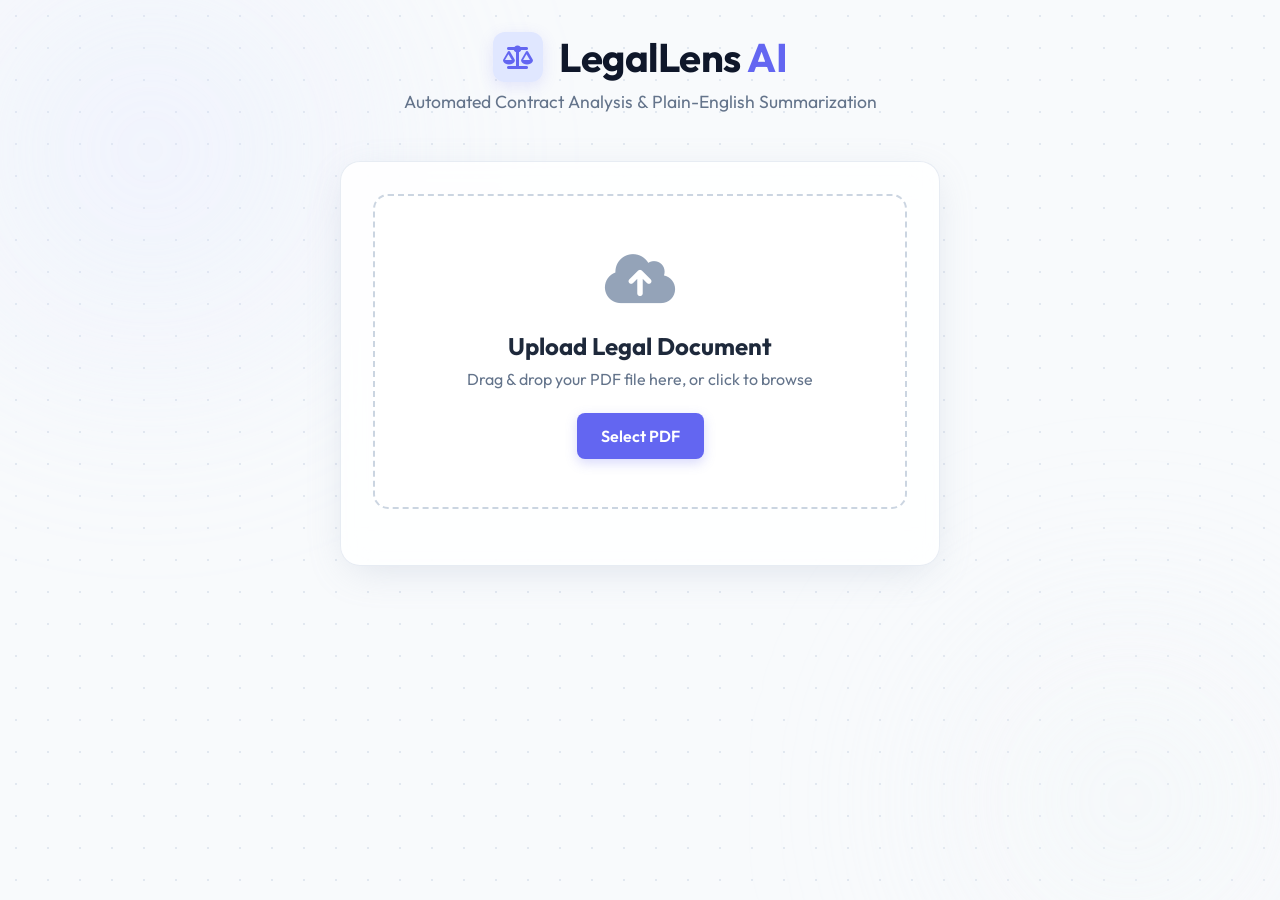
==== static/index.html @ 460e3a0c "Initial commit of AI Legal Document Analyzer" ====
<!DOCTYPE html>
<html lang="en">
<head>
    <meta charset="UTF-8">
    <meta name="viewport" content="width=device-width, initial-scale=1.0">
    <title>LegalLens AI - Document Analyzer</title>
    <link href="https://fonts.googleapis.com/css2?family=Outfit:wght@300;400;500;600;700&display=swap" rel="stylesheet">
    <link rel="stylesheet" href="/static/style.css">
    <link rel="stylesheet" href="https://cdnjs.cloudflare.com/ajax/libs/font-awesome/6.4.0/css/all.min.css">
</head>
<body>
    <div class="background-orb orb-1"></div>
    <div class="background-orb orb-2"></div>
    
    <div class="container">
        <header>
            <div class="logo">
                <div class="icon-container">
                    <i class="fa-solid fa-scale-balanced"></i>
                </div>
                <h1>LegalLens <span>AI</span></h1>
            </div>
            <p class="subtitle">Automated Contract Analysis & Plain-English Summarization</p>
        </header>

        <main>
            <!-- Upload Panel -->
            <div class="upload-section glass-panel" id="upload-panel">
                <div class="upload-area" id="drop-zone">
                    <div class="upload-icon-container">
                        <i class="fa-solid fa-cloud-arrow-up upload-icon"></i>
                    </div>
                    <h2>Upload Legal Document</h2>
                    <p>Drag & drop your PDF file here, or click to browse</p>
                    <input type="file" id="file-input" accept="application/pdf" hidden>
                    <button class="btn primary-btn" onclick="document.getElementById('file-input').click()">Select PDF</button>
                </div>
                <div class="file-info hidden" id="file-info">
                    <i class="fa-solid fa-file-pdf file-icon"></i>
                    <span id="file-name">document.pdf</span>
                    <button class="btn icon-btn" id="remove-file" title="Remove"><i class="fa-solid fa-times"></i></button>
                </div>
                <button class="btn analyze-btn hidden" id="analyze-btn">
                    Analyze Document <i class="fa-solid fa-wand-magic-sparkles"></i>
                </button>
            </div>

            <!-- Loading Panel -->
            <div class="loading-section glass-panel hidden" id="loading-panel">
                <div class="spinner-container">
                    <div class="spinner"></div>
                </div>
                <h3>Analyzing Document...</h3>
                <p>Running Flan-T5 Large Transformer Model</p>
                <div class="progress-bar">
                    <div class="progress-fill"></div>
                </div>
                <p class="loading-tip">Translating complex terminology and extracting risks...</p>
            </div>

            <!-- Results Panel -->
            <div class="results-section hidden" id="results-panel">
                <div class="results-header">
                    <h2>Analysis Dashboard</h2>
                    <button class="btn secondary-btn" id="new-analysis-btn">
                        <i class="fa-solid fa-rotate-right"></i> New Analysis
                    </button>
                </div>
                
                <div class="summary-card glass-panel">
                    <div class="summary-card-header">
                        <i class="fa-solid fa-book-open-reader info-icon"></i>
                        <span>Elaborate Summary (Plain English)</span>
                    </div>
                    <p class="summary-text" id="summary-text">Document processed successfully.</p>
                </div>

                <div class="dashboard-grid">
                    <div class="chart-container glass-panel">
                        <h3><i class="fa-solid fa-chart-pie"></i> Entity Distribution</h3>
                        <div class="chart-wrapper">
                            <img id="distribution-chart" src="" alt="Distribution Chart">
                        </div>
                    </div>
                    
                    <div class="data-container">
                        <div class="data-card glass-panel complex-terms">
                            <div class="card-header">
                                <i class="fa-solid fa-book-journal-whills"></i>
                                <h3>Complex Terms Explained</h3>
                            </div>
                            <ul id="complex-list" class="entity-list"></ul>
                        </div>

                        <div class="data-card glass-panel risks">
                            <div class="card-header">
                                <i class="fa-solid fa-triangle-exclamation"></i>
                                <h3>Identified Risks</h3>
                            </div>
                            <ul id="risks-list" class="entity-list"></ul>
                        </div>
                        
                        <div class="data-card glass-panel obligations">
                            <div class="card-header">
                                <i class="fa-solid fa-clipboard-check"></i>
                                <h3>Obligations</h3>
                            </div>
                            <ul id="obligations-list" class="entity-list"></ul>
                        </div>
                        
                        <div class="data-card glass-panel financial">
                            <div class="card-header">
                                <i class="fa-solid fa-sack-dollar"></i>
                                <h3>Financial Terms</h3>
                            </div>
                            <ul id="financial-list" class="entity-list"></ul>
                        </div>
                    </div>
                </div>
            </div>
        </main>
    </div>
    
    <script src="/static/script.js"></script>
</body>
</html>
---- static/style.css ----
:root {
    --bg-color: #f8fafc;
    --panel-bg: rgba(255, 255, 255, 0.85);
    --panel-border: rgba(226, 232, 240, 0.8);
    --text-primary: #334155;
    --text-secondary: #64748b;
    --primary-color: #6366f1;
    --primary-hover: #4f46e5;
    
    /* Subtle category colors */
    --accent-red: #e07a5f;
    --accent-green: #81b29a;
    --accent-yellow: #f2cc8f;
    --accent-purple: #3d405b;
    
    --glass-shadow: 0 10px 40px -10px rgba(148, 163, 184, 0.3);
    --glass-blur: blur(16px);
}

* {
    margin: 0;
    padding: 0;
    box-sizing: border-box;
}

body {
    font-family: 'Outfit', sans-serif;
    background-color: var(--bg-color);
    color: var(--text-primary);
    min-height: 100vh;
    overflow-x: hidden;
    position: relative;
    background-image: radial-gradient(#e2e8f0 1px, transparent 1px);
    background-size: 32px 32px;
}

/* Background Orbs (Subtle) */
.background-orb {
    position: fixed;
    border-radius: 50%;
    filter: blur(100px);
    z-index: -1;
    opacity: 0.6;
    animation: float 15s infinite ease-in-out alternate;
}

.orb-1 {
    width: 600px;
    height: 600px;
    background: radial-gradient(circle, rgba(224, 231, 255, 0.8) 0%, rgba(255,255,255,0) 70%);
    top: -150px;
    left: -150px;
}

.orb-2 {
    width: 500px;
    height: 500px;
    background: radial-gradient(circle, rgba(241, 245, 249, 0.8) 0%, rgba(255,255,255,0) 70%);
    bottom: -150px;
    right: -100px;
    animation-delay: -5s;
}

@keyframes float {
    0% { transform: translate(0, 0); }
    100% { transform: translate(40px, 60px); }
}

.container {
    max-width: 1200px;
    margin: 0 auto;
    padding: 2rem;
    position: relative;
    z-index: 1;
}

/* Header */
header {
    text-align: center;
    margin-bottom: 3rem;
    animation: fadeInDown 0.8s ease-out;
}

.logo {
    display: flex;
    align-items: center;
    justify-content: center;
    gap: 1rem;
    margin-bottom: 0.5rem;
}

.icon-container {
    background: #e0e7ff;
    color: var(--primary-color);
    width: 50px;
    height: 50px;
    border-radius: 12px;
    display: flex;
    align-items: center;
    justify-content: center;
    font-size: 1.5rem;
    box-shadow: 0 4px 15px rgba(99, 102, 241, 0.15);
}

h1 {
    font-size: 2.5rem;
    font-weight: 700;
    letter-spacing: -0.5px;
    color: #0f172a;
}

h1 span {
    color: var(--primary-color);
}

.subtitle {
    color: var(--text-secondary);
    font-size: 1.1rem;
    font-weight: 400;
}

/* Glass Panels */
.glass-panel {
    background: var(--panel-bg);
    backdrop-filter: var(--glass-blur);
    -webkit-backdrop-filter: var(--glass-blur);
    border: 1px solid var(--panel-border);
    border-radius: 20px;
    box-shadow: var(--glass-shadow);
    padding: 2rem;
    transition: transform 0.3s ease, box-shadow 0.3s ease;
}

/* Upload Section */
.upload-section {
    max-width: 600px;
    margin: 0 auto;
    text-align: center;
    animation: fadeInUp 0.8s ease-out;
}

.upload-area {
    border: 2px dashed #cbd5e1;
    border-radius: 15px;
    padding: 3rem 2rem;
    cursor: pointer;
    transition: all 0.3s ease;
    margin-bottom: 1.5rem;
    background: rgba(255, 255, 255, 0.5);
}

.upload-area:hover, .upload-area.dragover {
    border-color: var(--primary-color);
    background: #eef2ff;
}

.upload-icon-container {
    font-size: 3.5rem;
    color: #94a3b8;
    margin-bottom: 1rem;
    transition: color 0.3s ease;
}

.upload-area:hover .upload-icon-container {
    color: var(--primary-color);
}

.upload-area h2 {
    margin-bottom: 0.5rem;
    font-size: 1.5rem;
    color: #1e293b;
}

.upload-area p {
    color: var(--text-secondary);
    margin-bottom: 1.5rem;
}

/* Buttons */
.btn {
    padding: 0.8rem 1.5rem;
    border: none;
    border-radius: 8px;
    font-family: 'Outfit', sans-serif;
    font-weight: 600;
    font-size: 1rem;
    cursor: pointer;
    transition: all 0.2s ease;
    display: inline-flex;
    align-items: center;
    justify-content: center;
    gap: 0.5rem;
}

.primary-btn {
    background-color: var(--primary-color);
    color: white;
    box-shadow: 0 4px 12px rgba(99, 102, 241, 0.25);
}

.primary-btn:hover {
    background-color: var(--primary-hover);
    transform: translateY(-2px);
    box-shadow: 0 6px 16px rgba(99, 102, 241, 0.35);
}

.secondary-btn {
    background-color: white;
    color: var(--text-primary);
    border: 1px solid var(--panel-border);
}

.secondary-btn:hover {
    background-color: #f1f5f9;
}

.analyze-btn {
    width: 100%;
    background: var(--primary-color);
    color: white;
    font-size: 1.1rem;
    padding: 1rem;
    margin-top: 1rem;
    box-shadow: 0 4px 15px rgba(99, 102, 241, 0.2);
}

.analyze-btn:hover {
    background: var(--primary-hover);
    transform: translateY(-2px);
    box-shadow: 0 6px 20px rgba(99, 102, 241, 0.3);
}

.icon-btn {
    background: #fee2e2;
    color: #ef4444;
    padding: 0.5rem;
    border-radius: 50%;
}

.icon-btn:hover {
    background: #ef4444;
    color: white;
}

/* File Info */
.file-info {
    display: flex;
    align-items: center;
    justify-content: space-between;
    background: #f8fafc;
    padding: 1rem;
    border-radius: 10px;
    border: 1px solid #e2e8f0;
    margin-bottom: 1rem;
    animation: fadeIn 0.3s ease;
}

.file-icon {
    font-size: 1.5rem;
    color: #ef4444;
}

/* Loading Section */
.loading-section {
    max-width: 600px;
    margin: 0 auto;
    text-align: center;
    padding: 3rem;
}

.spinner-container {
    margin-bottom: 1.5rem;
}

.spinner {
    width: 50px;
    height: 50px;
    border: 4px solid #e2e8f0;
    border-top-color: var(--primary-color);
    border-radius: 50%;
    animation: spin 1s linear infinite;
    margin: 0 auto;
}

@keyframes spin {
    to { transform: rotate(360deg); }
}

.progress-bar {
    width: 100%;
    height: 6px;
    background: #e2e8f0;
    border-radius: 3px;
    margin-top: 1.5rem;
    overflow: hidden;
}

.progress-fill {
    height: 100%;
    width: 30%;
    background: var(--primary-color);
    border-radius: 3px;
    animation: load 2s infinite ease-in-out alternate;
}

@keyframes load {
    0% { width: 10%; }
    100% { width: 90%; }
}

.loading-tip {
    margin-top: 1rem;
    font-size: 0.9rem;
    color: var(--text-secondary);
}

/* Results Section */
.results-header {
    display: flex;
    justify-content: space-between;
    align-items: center;
    margin-bottom: 2rem;
}

.summary-card {
    display: flex;
    flex-direction: column;
    gap: 0.5rem;
    padding: 1.5rem;
    margin-bottom: 2rem;
    border-left: 4px solid var(--primary-color);
    background: white;
}

.summary-card-header {
    display: flex;
    align-items: center;
    gap: 0.8rem;
    font-weight: 600;
    font-size: 1.2rem;
    color: #1e293b;
    margin-bottom: 0.5rem;
}

.info-icon {
    font-size: 1.3rem;
    color: var(--primary-color);
}

.summary-text {
    line-height: 1.6;
    color: #475569;
    white-space: pre-wrap; /* For line breaks */
}

.dashboard-grid {
    display: grid;
    grid-template-columns: 1fr 2fr;
    gap: 2rem;
}

.chart-container {
    display: flex;
    flex-direction: column;
    align-items: center;
    background: white;
}

.chart-container h3 {
    margin-bottom: 1rem;
    align-self: flex-start;
    display: flex;
    align-items: center;
    gap: 0.5rem;
    color: #1e293b;
}

.chart-wrapper img {
    max-width: 100%;
    height: auto;
}

.data-container {
    display: flex;
    flex-direction: column;
    gap: 1.5rem;
}

.data-card {
    padding: 1.5rem;
    background: white;
}

.card-header {
    display: flex;
    align-items: center;
    gap: 0.8rem;
    margin-bottom: 1rem;
    padding-bottom: 0.8rem;
    border-bottom: 1px solid #f1f5f9;
}

.card-header h3 {
    color: #1e293b;
}

.risks .card-header i { color: var(--accent-red); }
.obligations .card-header i { color: var(--accent-green); }
.financial .card-header i { color: var(--accent-yellow); }
.complex-terms .card-header i { color: var(--accent-purple); }

.entity-list {
    list-style-position: inside;
    list-style-type: none;
}

.entity-list li {
    background: #f8fafc;
    padding: 1rem;
    border-radius: 8px;
    margin-bottom: 0.8rem;
    font-size: 0.95rem;
    line-height: 1.5;
    transition: transform 0.2s ease, box-shadow 0.2s ease;
    border-left: 3px solid transparent;
    border: 1px solid #f1f5f9;
}

.entity-list li:hover {
    transform: translateY(-2px);
    box-shadow: 0 4px 10px rgba(0,0,0,0.03);
}

.risks .entity-list li { border-left: 3px solid var(--accent-red); }
.obligations .entity-list li { border-left: 3px solid var(--accent-green); }
.financial .entity-list li { border-left: 3px solid var(--accent-yellow); }
.complex-terms .entity-list li { border-left: 3px solid var(--accent-purple); }

/* Utilities */
.hidden { display: none !important; }

@keyframes fadeInDown {
    from { opacity: 0; transform: translateY(-20px); }
    to { opacity: 1; transform: translateY(0); }
}

@keyframes fadeInUp {
    from { opacity: 0; transform: translateY(20px); }
    to { opacity: 1; transform: translateY(0); }
}

@keyframes fadeIn {
    from { opacity: 0; }
    to { opacity: 1; }
}

/* Responsive */
@media (max-width: 768px) {
    .dashboard-grid {
        grid-template-columns: 1fr;
    }
}
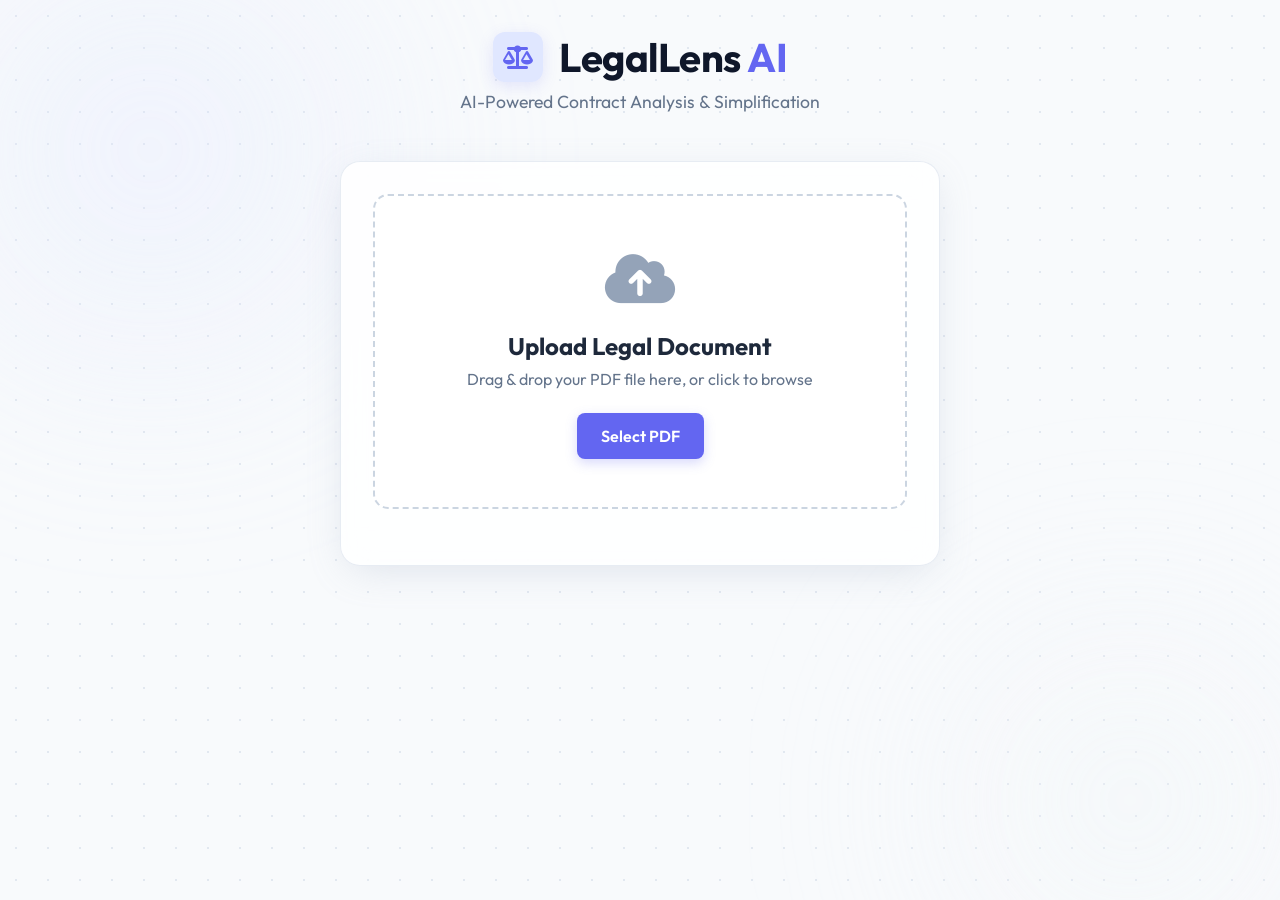
==== commit 221bab4c: "feat: master upgrade with phi-3 integration, smart chunking, global summary, and risk categorization" ====
--- a/static/index.html
+++ b/static/index.html
@@ -12,7 +12,8 @@
     <div class="background-orb orb-1"></div>
     <div class="background-orb orb-2"></div>
     
-    <div class="container">
+    <!-- INITIAL UPLOAD / LOADING VIEW -->
+    <div class="container" id="initial-view">
         <header>
             <div class="logo">
                 <div class="icon-container">
@@ -20,7 +21,7 @@
                 </div>
                 <h1>LegalLens <span>AI</span></h1>
             </div>
-            <p class="subtitle">Automated Contract Analysis & Plain-English Summarization</p>
+            <p class="subtitle">AI-Powered Contract Analysis & Simplification</p>
         </header>
 
         <main>
@@ -55,69 +56,116 @@
                 <div class="progress-bar">
                     <div class="progress-fill"></div>
                 </div>
-                <p class="loading-tip">Translating complex terminology and extracting risks...</p>
+                <p class="loading-tip">Deciphering legal clauses...</p>
+            </div>
+        </main>
+    </div>
+
+    <!-- FULL PAGE APP VIEW (Shown after analysis) -->
+    <div class="app-container hidden" id="app-view">
+        
+        <!-- Top Navigation Bar -->
+        <nav class="app-nav glass-panel">
+            <div class="app-brand">
+                <i class="fa-solid fa-scale-balanced"></i> LegalLens
+            </div>
+            
+            <div class="nav-buttons">
+                <button class="nav-btn active" data-page="page-summary">
+                    <i class="fa-solid fa-book-open-reader"></i> Summary
+                </button>
+                <button class="nav-btn" data-page="page-complex">
+                    <i class="fa-solid fa-book-journal-whills"></i> Complex Terms
+                </button>
+                <button class="nav-btn" data-page="page-risks">
+                    <i class="fa-solid fa-triangle-exclamation"></i> Risks
+                </button>
+                <button class="nav-btn" data-page="page-obligations">
+                    <i class="fa-solid fa-clipboard-check"></i> Obligations
+                </button>
+                <button class="nav-btn" data-page="page-financial">
+                    <i class="fa-solid fa-sack-dollar"></i> Financials
+                </button>
+                <button class="nav-btn" data-page="page-clauses">
+                    <i class="fa-solid fa-file-contract"></i> Clauses
+                </button>
+                <button class="nav-btn" data-page="page-distribution">
+                    <i class="fa-solid fa-chart-pie"></i> Insights
+                </button>
             </div>
 
-            <!-- Results Panel -->
-            <div class="results-section hidden" id="results-panel">
-                <div class="results-header">
-                    <h2>Analysis Dashboard</h2>
-                    <button class="btn secondary-btn" id="new-analysis-btn">
-                        <i class="fa-solid fa-rotate-right"></i> New Analysis
-                    </button>
+            <button class="btn secondary-btn" id="new-analysis-btn">
+                <i class="fa-solid fa-rotate-right"></i> New
+            </button>
+        </nav>
+
+        <!-- Main Content Area -->
+        <main class="app-content">
+            <!-- Global Metadata Banner -->
+            <div class="metadata-banner glass-panel" id="metadata-banner">
+                <i class="fa-solid fa-circle-check metadata-icon"></i>
+                <span id="metadata-text">Document processed successfully.</span>
+            </div>
+
+            <!-- Full Page Sections -->
+            <section class="page-section active glass-panel" id="page-summary">
+                <h2 class="page-title">Elaborate Summary (Plain English)</h2>
+                <div class="content-body">
+                    <p class="summary-text" id="summary-text"></p>
+                </div>
+            </section>
+            
+            <section class="page-section hidden glass-panel" id="page-complex">
+                <h2 class="page-title">Complex Terms Explained</h2>
+                <div class="content-body">
+                    <ul id="complex-list" class="entity-list complex-style"></ul>
+                </div>
+            </section>
+            
+            <section class="page-section hidden glass-panel" id="page-risks">
+                <h2 class="page-title">Identified Risks</h2>
+                
+                <div class="risk-filters" style="margin-bottom: 1.5rem; display: flex; gap: 0.5rem; justify-content: flex-start;">
+                    <button class="btn secondary-btn risk-filter-btn active" data-filter="all">All</button>
+                    <button class="btn secondary-btn risk-filter-btn" data-filter="high" style="border-color: #e07a5f; color: #e07a5f;">High</button>
+                    <button class="btn secondary-btn risk-filter-btn" data-filter="medium" style="border-color: #f2cc8f; color: #f2cc8f;">Medium</button>
+                    <button class="btn secondary-btn risk-filter-btn" data-filter="low" style="border-color: #81b29a; color: #81b29a;">Low</button>
                 </div>
                 
-                <div class="summary-card glass-panel">
-                    <div class="summary-card-header">
-                        <i class="fa-solid fa-book-open-reader info-icon"></i>
-                        <span>Elaborate Summary (Plain English)</span>
-                    </div>
-                    <p class="summary-text" id="summary-text">Document processed successfully.</p>
+                <div class="content-body">
+                    <ul id="risks-list" class="entity-list risks-style"></ul>
                 </div>
+            </section>
+            
+            <section class="page-section hidden glass-panel" id="page-obligations">
+                <h2 class="page-title">Obligations</h2>
+                <div class="content-body">
+                    <ul id="obligations-list" class="entity-list obligations-style"></ul>
+                </div>
+            </section>
+            
+            <section class="page-section hidden glass-panel" id="page-financial">
+                <h2 class="page-title">Financial Terms</h2>
+                <div class="content-body">
+                    <ul id="financial-list" class="entity-list financial-style"></ul>
+                </div>
+            </section>
+            
+            <section class="page-section hidden glass-panel" id="page-clauses">
+                <h2 class="page-title">Categorized Clauses</h2>
+                <div class="content-body">
+                    <ul id="clauses-list" class="entity-list clauses-style"></ul>
+                </div>
+            </section>
+            
+            <section class="page-section hidden glass-panel chart-section" id="page-distribution">
+                <h2 class="page-title">AI Analytical Insights</h2>
+                <div class="content-body chart-wrapper">
+                    <img id="distribution-chart" src="" alt="Distribution Chart">
+                    <img id="severity-chart" src="" alt="Severity Chart">
+                </div>
+            </section>
 
-                <div class="dashboard-grid">
-                    <div class="chart-container glass-panel">
-                        <h3><i class="fa-solid fa-chart-pie"></i> Entity Distribution</h3>
-                        <div class="chart-wrapper">
-                            <img id="distribution-chart" src="" alt="Distribution Chart">
-                        </div>
-                    </div>
-                    
-                    <div class="data-container">
-                        <div class="data-card glass-panel complex-terms">
-                            <div class="card-header">
-                                <i class="fa-solid fa-book-journal-whills"></i>
-                                <h3>Complex Terms Explained</h3>
-                            </div>
-                            <ul id="complex-list" class="entity-list"></ul>
-                        </div>
-
-                        <div class="data-card glass-panel risks">
-                            <div class="card-header">
-                                <i class="fa-solid fa-triangle-exclamation"></i>
-                                <h3>Identified Risks</h3>
-                            </div>
-                            <ul id="risks-list" class="entity-list"></ul>
-                        </div>
-                        
-                        <div class="data-card glass-panel obligations">
-                            <div class="card-header">
-                                <i class="fa-solid fa-clipboard-check"></i>
-                                <h3>Obligations</h3>
-                            </div>
-                            <ul id="obligations-list" class="entity-list"></ul>
-                        </div>
-                        
-                        <div class="data-card glass-panel financial">
-                            <div class="card-header">
-                                <i class="fa-solid fa-sack-dollar"></i>
-                                <h3>Financial Terms</h3>
-                            </div>
-                            <ul id="financial-list" class="entity-list"></ul>
-                        </div>
-                    </div>
-                </div>
-            </div>
         </main>
     </div>
     
--- a/static/style.css
+++ b/static/style.css
@@ -67,7 +67,7 @@
 }
 
 .container {
-    max-width: 1200px;
+    max-width: 1000px;
     margin: 0 auto;
     padding: 2rem;
     position: relative;
@@ -127,8 +127,7 @@
     border: 1px solid var(--panel-border);
     border-radius: 20px;
     box-shadow: var(--glass-shadow);
-    padding: 2rem;
-    transition: transform 0.3s ease, box-shadow 0.3s ease;
+    transition: box-shadow 0.3s ease;
 }
 
 /* Upload Section */
@@ -136,6 +135,7 @@
     max-width: 600px;
     margin: 0 auto;
     text-align: center;
+    padding: 2rem;
     animation: fadeInUp 0.8s ease-out;
 }
 
@@ -314,127 +314,204 @@
     color: var(--text-secondary);
 }
 
-/* Results Section */
-.results-header {
-    display: flex;
+/* ==============================================================
+   FULL PAGE APP LAYOUT
+============================================================== */
+
+.app-container {
+    width: 100%;
+    min-height: 100vh;
+    display: flex;
+    flex-direction: column;
+    animation: fadeIn 0.6s ease;
+    z-index: 2;
+    position: relative;
+}
+
+/* Top Navigation Bar */
+.app-nav {
+    display: flex;
+    align-items: center;
     justify-content: space-between;
-    align-items: center;
+    padding: 1rem 2rem;
+    border-radius: 0;
+    border-left: none;
+    border-right: none;
+    border-top: none;
+    position: sticky;
+    top: 0;
+    z-index: 100;
+}
+
+.app-brand {
+    font-size: 1.5rem;
+    font-weight: 700;
+    color: #0f172a;
+    display: flex;
+    align-items: center;
+    gap: 0.5rem;
+}
+
+.app-brand i {
+    color: var(--primary-color);
+}
+
+.nav-buttons {
+    display: flex;
+    gap: 0.5rem;
+    overflow-x: auto;
+}
+
+.nav-btn {
+    padding: 0.8rem 1.2rem;
+    background: transparent;
+    border: none;
+    border-radius: 8px;
+    font-family: 'Outfit', sans-serif;
+    font-size: 1rem;
+    font-weight: 500;
+    color: var(--text-secondary);
+    cursor: pointer;
+    transition: all 0.2s ease;
+    display: flex;
+    align-items: center;
+    gap: 0.5rem;
+    white-space: nowrap;
+}
+
+.nav-btn:hover {
+    background: #f1f5f9;
+    color: var(--text-primary);
+}
+
+.nav-btn.active {
+    background: #e0e7ff;
+    color: var(--primary-color);
+    font-weight: 600;
+}
+
+/* Main App Content Area */
+.app-content {
+    flex: 1;
+    max-width: 1200px;
+    margin: 0 auto;
+    width: 100%;
+    padding: 2rem;
+    display: flex;
+    flex-direction: column;
+}
+
+/* Metadata Banner */
+.metadata-banner {
+    display: flex;
+    align-items: center;
+    gap: 0.8rem;
+    padding: 1.2rem 2rem;
     margin-bottom: 2rem;
-}
-
-.summary-card {
-    display: flex;
-    flex-direction: column;
-    gap: 0.5rem;
-    padding: 1.5rem;
+    background: #f0fdf4; /* Soft green */
+    border-left: 4px solid #22c55e;
+    color: #166534;
+    font-weight: 500;
+    border-radius: 12px;
+}
+
+.metadata-icon {
+    font-size: 1.2rem;
+    color: #22c55e;
+}
+
+/* Page Sections */
+.page-section {
+    flex: 1;
+    padding: 3rem;
+    display: none; /* Controlled by JS */
+    opacity: 0;
+    transform: translateY(20px);
+    transition: opacity 0.5s ease, transform 0.5s ease;
+}
+
+.page-section.active {
+    display: block;
+    opacity: 1;
+    transform: translateY(0);
+}
+
+.page-title {
+    font-size: 2rem;
+    color: #0f172a;
     margin-bottom: 2rem;
-    border-left: 4px solid var(--primary-color);
-    background: white;
-}
-
-.summary-card-header {
-    display: flex;
-    align-items: center;
-    gap: 0.8rem;
-    font-weight: 600;
-    font-size: 1.2rem;
-    color: #1e293b;
-    margin-bottom: 0.5rem;
-}
-
-.info-icon {
-    font-size: 1.3rem;
+    padding-bottom: 1rem;
+    border-bottom: 2px solid #f1f5f9;
+    display: flex;
+    align-items: center;
+    gap: 1rem;
+}
+
+.page-title i {
     color: var(--primary-color);
 }
 
+.content-body {
+    font-size: 1.1rem;
+    line-height: 1.8;
+}
+
 .summary-text {
-    line-height: 1.6;
-    color: #475569;
-    white-space: pre-wrap; /* For line breaks */
-}
-
-.dashboard-grid {
-    display: grid;
-    grid-template-columns: 1fr 2fr;
-    gap: 2rem;
-}
-
-.chart-container {
-    display: flex;
-    flex-direction: column;
-    align-items: center;
-    background: white;
-}
-
-.chart-container h3 {
-    margin-bottom: 1rem;
-    align-self: flex-start;
-    display: flex;
-    align-items: center;
-    gap: 0.5rem;
-    color: #1e293b;
-}
-
-.chart-wrapper img {
-    max-width: 100%;
-    height: auto;
-}
-
-.data-container {
-    display: flex;
-    flex-direction: column;
-    gap: 1.5rem;
-}
-
-.data-card {
-    padding: 1.5rem;
-    background: white;
-}
-
-.card-header {
-    display: flex;
-    align-items: center;
-    gap: 0.8rem;
-    margin-bottom: 1rem;
-    padding-bottom: 0.8rem;
-    border-bottom: 1px solid #f1f5f9;
-}
-
-.card-header h3 {
-    color: #1e293b;
-}
-
-.risks .card-header i { color: var(--accent-red); }
-.obligations .card-header i { color: var(--accent-green); }
-.financial .card-header i { color: var(--accent-yellow); }
-.complex-terms .card-header i { color: var(--accent-purple); }
-
+    color: #334155;
+    white-space: pre-wrap;
+}
+
+/* Entity Lists */
 .entity-list {
     list-style-position: inside;
     list-style-type: none;
+    display: flex;
+    flex-direction: column;
+    gap: 1.2rem;
 }
 
 .entity-list li {
     background: #f8fafc;
-    padding: 1rem;
-    border-radius: 8px;
-    margin-bottom: 0.8rem;
-    font-size: 0.95rem;
-    line-height: 1.5;
+    padding: 1.5rem;
+    border-radius: 12px;
+    color: #334155;
     transition: transform 0.2s ease, box-shadow 0.2s ease;
-    border-left: 3px solid transparent;
+    border-left: 5px solid transparent;
     border: 1px solid #f1f5f9;
+    box-shadow: 0 2px 8px rgba(0,0,0,0.02);
 }
 
 .entity-list li:hover {
-    transform: translateY(-2px);
-    box-shadow: 0 4px 10px rgba(0,0,0,0.03);
-}
-
-.risks .entity-list li { border-left: 3px solid var(--accent-red); }
-.obligations .entity-list li { border-left: 3px solid var(--accent-green); }
-.financial .entity-list li { border-left: 3px solid var(--accent-yellow); }
-.complex-terms .entity-list li { border-left: 3px solid var(--accent-purple); }
+    transform: translateX(6px);
+    box-shadow: 0 6px 16px rgba(0,0,0,0.05);
+}
+
+/* Specific Category Styling */
+.complex-style li { border-left-color: var(--accent-purple); }
+.risks-style li { border-left-color: var(--accent-red); }
+.obligations-style li { border-left-color: var(--accent-green); }
+.financial-style li { border-left-color: var(--accent-yellow); }
+
+/* Chart Pane */
+.chart-section {
+    text-align: center;
+}
+
+.chart-wrapper {
+    display: flex;
+    justify-content: center;
+    align-items: center;
+    background: white;
+    border-radius: 15px;
+    padding: 2rem;
+    border: 1px solid #f1f5f9;
+}
+
+.chart-wrapper img {
+    max-width: 600px;
+    width: 100%;
+    height: auto;
+}
 
 /* Utilities */
 .hidden { display: none !important; }
@@ -455,8 +532,36 @@
 }
 
 /* Responsive */
-@media (max-width: 768px) {
-    .dashboard-grid {
-        grid-template-columns: 1fr;
+@media (max-width: 992px) {
+    .app-nav {
+        flex-direction: column;
+        gap: 1rem;
+        align-items: stretch;
     }
-}
+    
+    .nav-buttons {
+        flex-wrap: nowrap;
+        padding-bottom: 0.5rem;
+    }
+}
+
+/* Badges for Severity and Categories */
+.badge {
+    display: inline-block;
+    padding: 0.25rem 0.5rem;
+    border-radius: 4px;
+    font-size: 0.75rem;
+    font-weight: 700;
+    margin-right: 0.5rem;
+    color: white;
+    vertical-align: middle;
+}
+.badge-high { background-color: #e07a5f; }
+.badge-medium { background-color: #f2cc8f; color: #333333; }
+.badge-low { background-color: #81b29a; }
+.badge-payment, .badge-financial { background-color: #3d405b; }
+.badge-termination, .badge-liability { background-color: #e07a5f; }
+.badge-confidentiality { background-color: #81b29a; }
+.badge-renewal, .badge-ownership { background-color: #f2cc8f; color: #333333; }
+.badge-insurance { background-color: #3d405b; }
+.badge-other { background-color: #94a3b8; }
